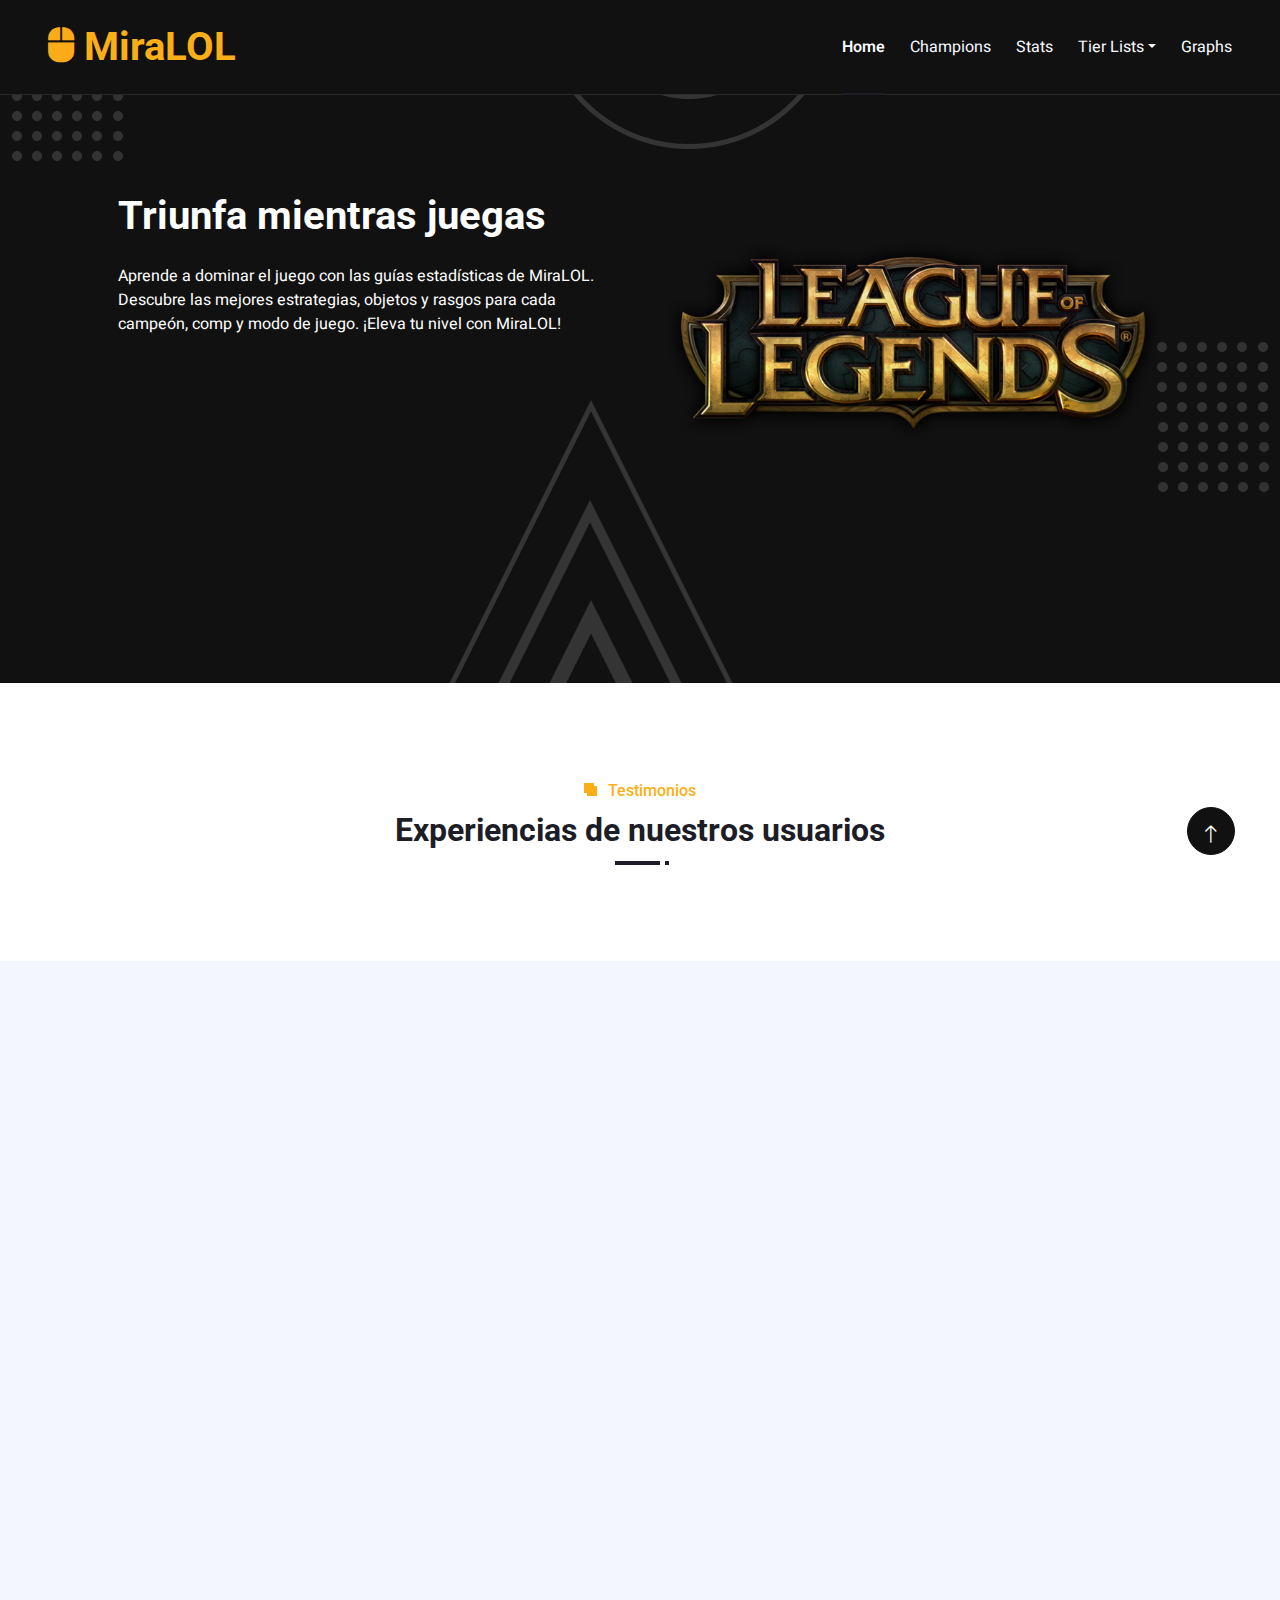
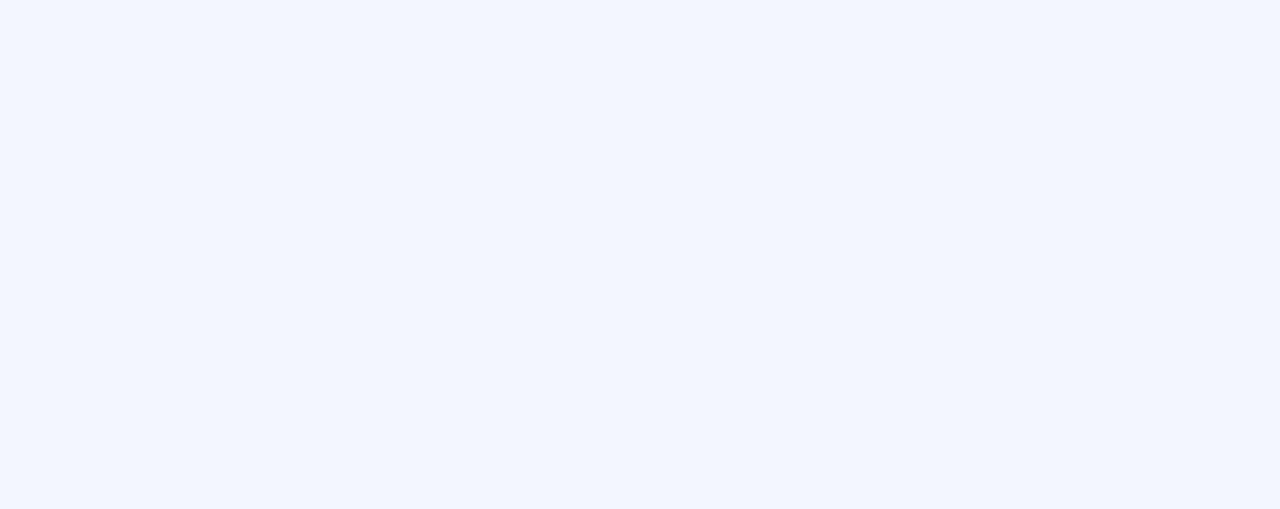
==== index.html @ bf2de88b "publish repository" ====
<!DOCTYPE html>
<html lang="en">

<head>
    <meta charset="utf-8">
    <title>MiraLOL - Home</title>
    <meta content="width=device-width, initial-scale=1.0" name="viewport">
    <meta content="Triunfa mientras juegas" name="keywords">
    <meta content="Triunfa mientras juegas" name="description">

    <!-- Favicon -->
    <link href="img/favicon.ico" rel="icon">

    <!-- Google Web Fonts -->
    <link rel="preconnect" href="https://fonts.googleapis.com">
    <link rel="preconnect" href="https://fonts.gstatic.com" crossorigin>
    <link href="https://fonts.googleapis.com/css2?family=Heebo:wght@400;500&family=Roboto:wght@400;500;700&display=swap" rel="stylesheet"> 

    <!-- Icon Font Stylesheet -->
    <link href="https://cdnjs.cloudflare.com/ajax/libs/font-awesome/6.4.0/css/all.min.css" rel="stylesheet">
    <link href="https://cdn.jsdelivr.net/npm/bootstrap-icons@1.4.1/font/bootstrap-icons.css" rel="stylesheet">

    <!-- Libraries Stylesheet -->
    <link href="lib/animate/animate.min.css" rel="stylesheet">
    <link href="lib/owlcarousel/assets/owl.carousel.min.css" rel="stylesheet">
    <link href="lib/lightbox/css/lightbox.min.css" rel="stylesheet">

    <!-- Customized Bootstrap Stylesheet -->
    <link href="css/bootstrap.min.css" rel="stylesheet">

    <!-- Template Stylesheet -->
    <link href="css/style.css" rel="stylesheet">
</head>

<body>
    <div class="container-xxl bg-white p-0">
        <!-- Spinner Start -->
        <div id="spinner" class="show bg-white position-fixed translate-middle w-100 vh-100 top-50 start-50 d-flex align-items-center justify-content-center">
            <div class="spinner-grow text-primary" style="width: 3rem; height: 3rem;" role="status">
                <span class="sr-only">Loading...</span>
            </div>
        </div>
        <!-- Spinner End -->


        <!-- Navbar & Hero Start -->
        <div class="container-xxl position-relative p-0">
            <nav class="navbar navbar-expand-lg navbar-light bg-black px-4 px-lg-5 py-3 py-lg-0">
                <a href="" class="navbar-brand p-0">
                    <h1 class="m-0"><i class="fa-solid fa-computer-mouse fa-sm" style="color: #fbab17;"></i> Mira<span>LOL</span></h1>
                    <!-- <img src="img/logo.png" alt="Logo"> -->
                </a>
                <button class="navbar-toggler" type="button" data-bs-toggle="collapse" data-bs-target="#navbarCollapse">
                    <span class="fa fa-bars"></span>
                </button>
                <div class="collapse navbar-collapse" id="navbarCollapse">
                    <div class="navbar-nav ms-auto py-0">
                        <a href="index.html" class="nav-item nav-link active">Home</a>
                        <a href="champions.html" class="nav-item nav-link">Champions</a>
                        <a href="stats.html" class="nav-item nav-link">Stats</a>
                        <div class="nav-item dropdown">
                            <a href="#" class="nav-link dropdown-toggle" data-bs-toggle="dropdown">Tier Lists</a>
                            <div class="dropdown-menu m-0">
                                <a href="lol_tier.html" class="dropdown-item">LoL</a>
                                <a href="adc_tier.html" class="dropdown-item">ADC</a>
                                <a href="jungle_tier.html" class="dropdown-item">Jungle</a>
                                <a href="mid_tier.html" class="dropdown-item">Mid</a>
                                <a href="support_tier.html" class="dropdown-item">Support</a>
                                <a href="top_tier.html" class="dropdown-item">Top</a>
                            </div>
                        </div>
                        <a href="graphs.html" class="nav-item nav-link">Graphs</a>
                    </div>
                </div>
            </nav>

            <div class="container-xxl py-5 bg-black hero-header mb-5">
                <div class="container my-5 py-5 px-lg-5">
                    <div class="row g-5 py-5">
                        <div class="col-lg-6 text-center text-lg-start">
                            <h1 class="text-white mb-4 animated zoomIn">Triunfa mientras juegas</h1>
                            <p class="text-white pb-3 animated zoomIn">Aprende a dominar el juego con las guías estadísticas de MiraLOL. Descubre las mejores estrategias, objetos y rasgos para cada campeón, comp y modo de juego. ¡Eleva tu nivel con MiraLOL!</p>
                        </div>
                        <div class="col-lg-6 text-center text-lg-start">
                            <img class="img-fluid" src="img/hero.png" alt="League of Legends">
                        </div>
                    </div>
                </div>
            </div>
        </div>
        <!-- Navbar & Hero End -->


        <!-- Full Screen Search Start -->
        <div class="modal fade" id="searchModal" tabindex="-1">
            <div class="modal-dialog modal-fullscreen">
                <div class="modal-content" style="background: rgba(29, 29, 39, 0.7);">
                    <div class="modal-header border-0">
                        <button type="button" class="btn bg-white btn-close" data-bs-dismiss="modal" aria-label="Close"></button>
                    </div>
                    <div class="modal-body d-flex align-items-center justify-content-center">
                        <div class="input-group" style="max-width: 600px;">
                            <input type="text" class="form-control bg-transparent border-light p-3" placeholder="Type search keyword">
                            <button class="btn btn-light px-4"><i class="bi bi-search"></i></button>
                        </div>
                    </div>
                </div>
            </div>
        </div>
        <!-- Full Screen Search End -->

                <!-- Portfolio Start -->
                <div class="container-xxl py-5">
                    <div class="container px-lg-5">
                        <div class="section-title position-relative text-center mb-5 pb-2 wow fadeInUp" data-wow-delay="0.1s">
                            <h6 class="position-relative d-inline text-primary ps-4">Testimonios</h6>
                            <h2 class="mt-2">Experiencias de nuestros usuarios</h2>
                        </div>
                        <div id="grid-container"></div>
                        </div>
                    </div>
                </div>
                <!-- Portfolio End -->

        <!-- Testimonial Start -->
        <div class="container-xxl bg-black testimonial py-5 my-5 wow fadeInUp" data-wow-delay="0.1s">
            <div class="container py-5 px-lg-5">
                <div class="owl-carousel testimonial-carousel">
                    <div class="testimonial-item bg-transparent border rounded text-white p-4">
                        <i class="fa fa-quote-left fa-2x mb-3"></i>
                        <p>Cada domingo a las doce saldré a la ventana
                            Para esperarte como antes después de la misa
                            Y en la esquina solitaria voy a ver a mi alma
                            Que espera tus pasos, buscando mis brazos y sin tu sonrisa</p>
                        <div class="d-flex align-items-center">
                            <img class="img-fluid flex-shrink-0 rounded-circle" src="img/testimonial-1.jpg" style="width: 50px; height: 50px;">
                            <div class="ps-3">
                                <h6 class="text-white mb-1">Camilla Navinta</h6>
                                <small>Pro Player</small>
                            </div>
                        </div>
                    </div>
                    <div class="testimonial-item bg-transparent border rounded text-white p-4">
                        <i class="fa fa-quote-left fa-2x mb-3"></i>
                        <p>MMMMMMMMMMM AHHHHHHHHHHHHHHHHHHH MMMMMMMMMMMMMMMMMM MMMMMMMMMMM AHHHHHHHHHHHHHHHHHHH MMMMMMMMMMMMMMMMMM</p>
                        <div class="d-flex align-items-center">
                            <img class="img-fluid flex-shrink-0 rounded-circle" src="img/testimonial-2.jpg" style="width: 50px; height: 50px;">
                            <div class="ps-3">
                                <h6 class="text-white mb-1">Joaquin Rivera</h6>
                                <small>Streamer e Influencer</small>
                            </div>
                        </div>
                    </div>
                    <div class="testimonial-item bg-transparent border rounded text-white p-4">
                        <i class="fa fa-quote-left fa-2x mb-3"></i>
                        <p>It all just sounds like ooh, ooh, ooh, hoo
                            Mm, too young, too dumb to realize
                            That I should have bought you flowers
                            And held your hand
                            Should have gave you all my hours
                            When I had the chance
                            Take you to every party 'cause all you wanted to do was dance
                            Now my baby's dancing
                            But she's dancing with another man.</p>
                        <div class="d-flex align-items-center">
                            <img class="img-fluid flex-shrink-0 rounded-circle" src="img/testimonial-3.jpg" style="width: 50px; height: 50px;">
                            <div class="ps-3">
                                <h6 class="text-white mb-1">Conrado Moreno</h6>
                                <small>Jugador Casual</small>
                            </div>
                        </div>
                    </div>
                    <div class="testimonial-item bg-transparent border rounded text-white p-4">
                        <i class="fa fa-quote-left fa-2x mb-3"></i>
                        <p>Padre nuestro que estás en el cielo, santificado sea tu nombre; venga a nosotros tu reino; hágase tu voluntad, en la tierra como en el cielo. Danos hoy nuestro pan de cada día; perdona nuestras ofensas como también nosotros perdonamos a los que nos ofenden; no nos dejes caer en la tentación, y líbranos del mal. Amén.</p>
                        <div class="d-flex align-items-center">
                            <img class="img-fluid flex-shrink-0 rounded-circle" src="img/testimonial-4.jpg" style="width: 50px; height: 50px;">
                            <div class="ps-3">
                                <h6 class="text-white mb-1">Delia Vásquez</h6>
                                <small>Dios Es Primero</small>
                            </div>
                        </div>
                    </div>
                </div>
            </div>
        </div>
        <!-- Testimonial End -->
        
        <!-- Footer Start -->
        <div class="container-fluid bg-black text-light footer mt-5 pt-5 wow fadeIn" data-wow-delay="0.1s">
            <div class="container py-5 px-lg-5">
                <div class="row g-5">
                    <div class="col-md-6 col-lg-3">
                        <h5 class="text-white mb-4">Contáctanos</h5>
                        <p><i class="fa fa-map-marker-alt me-3"></i>Prolongación Primavera 2390, Monterrico, Santiago de Surco</p>
                        <p><i class="fa fa-phone-alt me-3"></i>(01) 630-3333</p>
                        <p><i class="fa fa-envelope me-3"></i>contacto@miralol.com</p>
                        <div class="d-flex pt-2">
                            <a class="btn btn-outline-light btn-social" href="https://twitter.com/UPCedu" target="_blank"><i class="fab fa-twitter"></i></a>
                            <a class="btn btn-outline-light btn-social" href="https://www.facebook.com/upcedu" target="_blank"><i class="fab fa-facebook-f"></i></a>
                            <a class="btn btn-outline-light btn-social" href="https://www.youtube.com/@UPCedupe" target="_blank"><i class="fab fa-youtube"></i></a>
                            <a class="btn btn-outline-light btn-social" href="https://www.instagram.com/upcedu/" target="_blank"><i class="fab fa-instagram"></i></a>
                            <a class="btn btn-outline-light btn-social" href="https://www.linkedin.com/school/universidad-peruana-de-ciencias-aplicadas/" target="_blank"><i class="fab fa-linkedin-in"></i></a>
                        </div>
                    </div>
                    <div class="col-md-6 col-lg-3">
                        <h5 class="text-white mb-4">Acceso Rápido</h5>
                        <a class="btn btn-link" href="champions.html">Champions</a>
                        <a class="btn btn-link" href="stats.html">Stats</a>
                        <a class="btn btn-link" href="lol_tier.html">Tier Lists</a>
                        <a class="btn btn-link" href="graphs.html">Graphs</a>
                    </div>
                    <div class="col-md-6 col-lg-3">
                        <h5 class="text-white mb-4">Boletín de noticias</h5>
                        <p>Consigue las últimas actualizaciones de tus campeones favoritos</p>
                        <div class="position-relative w-100 mt-3">
                            <input class="form-control border-0 rounded-pill w-100 ps-4 pe-5" type="text" placeholder="Su e-mail" style="height: 48px;">
                            <button type="button" class="btn shadow-none position-absolute top-0 end-0 mt-1 me-2"><i class="fa fa-paper-plane text-primary fs-4"></i></button>
                        </div>
                    </div>
                </div>
            </div>
            <div class="container px-lg-5">
                <div class="copyright">
                    <div class="row">
                        <div class="col-md-6 text-center text-md-start mb-3 mb-md-0">
                            &copy; <a class="border-bottom" href="#">MiraLOL</a> 2023, Todos Los Derechos Reservados. 
							
							<!--/*** This template is free as long as you keep the footer author’s credit link/attribution link/backlink. If you'd like to use the template without the footer author’s credit link/attribution link/backlink, you can purchase the Credit Removal License from "https://htmlcodex.com/credit-removal". Thank you for your support. ***/-->
							Diseño por <a class="border-bottom" href="https://htmlcodex.com">HTML Codex</a>
                        </div>
                    </div>
                </div>
            </div>
        </div>
        <!-- Footer End -->


        <!-- Back to Top -->
        <a href="#" class="btn btn-lg btn-primary btn-lg-square back-to-top pt-2"><i class="bi bi-arrow-up"></i></a>
    </div>

    <!-- JavaScript Libraries -->
    <script src="https://code.jquery.com/jquery-3.6.0.min.js"></script>
    <script src="https://cdn.jsdelivr.net/npm/bootstrap@5.0.0/dist/js/bootstrap.bundle.min.js"></script>
    <script src="lib/wow/wow.min.js"></script>
    <script src="lib/easing/easing.min.js"></script>
    <script src="lib/waypoints/waypoints.min.js"></script>
    <script src="lib/owlcarousel/owl.carousel.min.js"></script>
    <script src="lib/isotope/isotope.pkgd.min.js"></script>
    <script src="lib/lightbox/js/lightbox.min.js"></script>

    <!-- Template Javascript -->
    <script src="js/main.js"></script>
</body>

</html>
---- css/style.css ----
/********** Template CSS **********/
:root {
    --primary: #FBAF17;
    --secondary: #ffd480;
    --light: #F7FAFF;
    --dark: #1D1D27;
    --bold: #1D1D27;
}

.gold-cell {
    background-color: darkgoldenrod;
    border: 1px solid black;
    text-align: center;
  }

  .score {
    font-weight: bold;
    color: white;
  }

  .name {
    color: white;
  }

  .invisible-header {
    display: none;
  }

  .image-with-padding {
    padding: 2px;
  }

.champion {
    display: inline-block;
    text-align: center;
    margin: 10px;
  }

  .champion img {
    width: 100px;
    height: 100px;
    cursor: pointer; /* Add cursor style to indicate clickable */
    transition: transform 0.3s; /* Add transition effect for hover */
  }

  .champion img:hover {
    transform: scale(1.1); /* Increase image size on hover */
  }
  
  table {
    border-collapse: collapse;
    margin: 10% auto;
    width: 100%;
    max-width: 800px; /* Ajusta el ancho máximo según tus necesidades */
  }
  
  .white-text {
    color: white;
  }
  th {
    background-color: black;
    color: white;
  }
  tr:nth-child(even) {
    background-color: darkgrey;
  }
  tr:nth-child(odd) {
    background-color: grey;
  } 

.chartMenu {
    width: 68.75vw;
    height: 40px;
    background: #1A1A1A;
    color: rgb(255, 255, 255);
  }
  .chartMenu p {
    padding: 10px;
    font-size: 20px;
  }
  .chartCard {
    width: 68.75vw;
    height: calc(100vh - 40px);
    background: rgb(255, 255, 255);
    display: flex;
    align-items: center;
    justify-content: center;
  }
  .chartBox {
    width: 75rem; /* Aumentamos el ancho del gráfico */
    padding: 20px;
    border-radius: 20px;
    border: solid 3px #FBAF17;
    background: white;
  }

/*** Spinner ***/
#spinner {
    opacity: 0;
    visibility: hidden;
    transition: opacity .5s ease-out, visibility 0s linear .5s;
    z-index: 99999;
}

#spinner.show {
    transition: opacity .5s ease-out, visibility 0s linear 0s;
    visibility: visible;
    opacity: 1;
}

.back-to-top {
    position: fixed;
    display: none;
    right: 45px;
    bottom: 45px;
    z-index: 99;
}


/*** Heading ***/
h1,
h2,
h3,
.fw-bold {
    font-weight: 700 !important;
}

h4,
h5,
h6,
.fw-medium {
    font-weight: 500 !important;
}


/*** Button ***/
.btn {
    font-weight: 500;
    transition: .5s;
}

.btn-square {
    width: 38px;
    height: 38px;
}

.btn-sm-square {
    width: 32px;
    height: 32px;
}

.btn-lg-square {
    width: 48px;
    height: 48px;
}

.btn-square,
.btn-sm-square,
.btn-lg-square {
    padding: 0;
    display: flex;
    align-items: center;
    justify-content: center;
    font-weight: normal;
    border-radius: 50px;
}


/*** Navbar ***/
.navbar-light .navbar-nav .nav-link {
    position: relative;
    margin-left: 25px;
    padding: 35px 0;
    color: var(--light) !important;
    outline: none;
    transition: .5s;
}

.sticky-top.navbar-light .navbar-nav .nav-link {
    padding: 20px 0;
    color: var(--light) !important;
    font-weight: 500;
}

.navbar-light .navbar-nav .nav-link:hover{
    color: #fff !important;
    font-weight: 500;
}
.navbar-light .navbar-nav .nav-link.active {
    color: #fff !important;
    font-weight: 600;
}

.navbar-light .navbar-brand h1 {
    color: #FBAF17;}

.navbar-light .navbar-brand img {
    max-height: 60px;
    transition: .5s;
}

.sticky-top.navbar-light .navbar-brand img {
    max-height: 45px;
}

@media (max-width: 991.98px) {

    .sticky-top.navbar-light {
        position: relative;
        background: #fff;
    }

    .navbar-light .navbar-collapse {
        margin-top: 15px;
        border-top: 1px solid #000;
    }

    .navbar-light .navbar-nav .nav-link,
    .sticky-top.navbar-light .navbar-nav .nav-link {
        padding: 10px 0;
        margin-left: 0;
        color: var(--light) !important;
    }

    .navbar-light .navbar-brand h1 {
        color: var(--primary);
    }

    .navbar-light .navbar-brand img {
        max-height: 45px;
    }
}

@media (min-width: 992px) {
    .navbar-light {
        position: absolute;
        width: 100%;
        top: 0;
        left: 0;
        border-bottom: 1px solid rgba(256, 256, 256, .1);
        z-index: 999;
        
    }
    
    .sticky-top.navbar-light {
        position: fixed;
        background: #000000;
    }

    .navbar-light .navbar-nav .nav-link::before {
        position: absolute;
        content: "";
        width: 0;
        height: 2px;
        bottom: -1px;
        left: 50%;
        background: var(--dark);
        transition: .5s;
    }

    .navbar-light .navbar-nav .nav-link:hover::before,
    .navbar-light .navbar-nav .nav-link.active::before {
        width: 100%;
        left: 0;
    }

    .navbar-light .navbar-nav .nav-link.nav-contact::before {
        display: none;
    }

    .sticky-top.navbar-light .navbar-brand h1 {
        color: var(--primary);
    }
}


/*** Hero Header ***/
.hero-header {
    background:
        url(../img/bg-dot.png),
        url(../img/bg-dot.png),
        url(../img/bg-round.png),
        url(../img/bg-tree.png);
        /* url(../img/bg-bottom-hero.png); */
    background-position:
        10px 10px,
        bottom 190px right 10px,
        left 55% top -1px,
        left 45% bottom -1px,
        center bottom -1px;
    background-repeat: no-repeat;
}


/*** Section Title ***/
.section-title::before {
    position: absolute;
    content: "";
    width: 45px;
    height: 4px;
    bottom: 0;
    left: 0;
    background: var(--dark);
}

.section-title::after {
    position: absolute;
    content: "";
    width: 4px;
    height: 4px;
    bottom: 0;
    left: 50px;
    background: var(--dark);
}

.section-title.text-center::before {
    left: 50%;
    margin-left: -25px;
}

.section-title.text-center::after {
    left: 50%;
    margin-left: 25px;
}

.section-title h6::before,
.section-title h6::after {
    position: absolute;
    content: "";
    width: 10px;
    height: 10px;
    top: 2px;
    left: 0;
    background: #FBAF17;
}

.section-title h6::after {
    top: 5px;
    left: 3px;
}


/*** Service ***/
.service-item {
    position: relative;
    height: 350px;
    padding: 30px 25px;
    background: #FFFFFF;
    box-shadow: 0 0 45px rgba(0, 0, 0, .08);
    transition: .5s;
}

.service-item:hover {
    background: var(--primary);
}

.service-item .service-icon {
    margin: 0 auto 20px auto;
    width: 90px;
    height: 90px;
    display: flex;
    align-items: center;
    justify-content: center;
    color: var(--light);
    background: url(../img/icon-shape-primary.png) center center no-repeat;
    transition: .5s;
}

.service-item:hover .service-icon {
    color: var(--primary);
    background: url(../img/icon-shape-white.png);
}

.service-item h5,
.service-item p {
    transition: .5s;
}

.service-item:hover h5,
.service-item:hover p {
    color: var(--light);
}

.service-item a.btn {
    position: relative;
    display: flex;
    color: var(--primary);
    transition: .5s;
    z-index: 1;
}

.service-item:hover a.btn {
    color: var(--primary);
}

.service-item a.btn::before {
    position: absolute;
    content: "";
    width: 35px;
    height: 35px;
    top: 0;
    left: 0;
    border-radius: 35px;
    background: #DDDDDD;
    transition: .5s;
    z-index: -1;
}

.service-item:hover a.btn::before {
    width: 100%;
    background: var(--light);
}


/*** Testimonial ***/
.newsletter,
.testimonial {
    background:
        url(../img/bg-top.png),
        url(../img/bg-bottom.png);
    background-position:
        left top,
        right bottom;
    background-repeat: no-repeat;
}

.testimonial-carousel .owl-item .testimonial-item,
.testimonial-carousel .owl-item.center .testimonial-item * {
    transition: .5s;
}

.testimonial-carousel .owl-item.center .testimonial-item {
    background: var(--light) !important;
    border-color: var(--light);
}

.testimonial-carousel .owl-item.center .testimonial-item * {
    color: #888888;
}

.testimonial-carousel .owl-item.center .testimonial-item i {
    color: var(--primary) !important;
}

.testimonial-carousel .owl-item.center .testimonial-item h6 {
    color: var(--dark) !important;
}


/*** Team ***/
.team-item {
    position: relative;
    transition: .5s;
    z-index: 1;
}

.team-item::after {
    position: absolute;
    content: "";
    top: 3rem;
    right: 3rem;
    bottom: 0;
    left: 0;
    border-radius: 10px;
    background: #FFFFFF;
    box-shadow: 0 0 45px rgba(0, 0, 0, .1);
    transition: .5s;
    z-index: -1;
}

.team-item:hover::after {
    background: var(--primary);
}

.team-item h5,
.team-item small {
    transition: .5s;
}

.team-item:hover h5,
.team-item:hover small {
    color: var(--light);
}


/*** Project Portfolio ***/
#portfolio-flters .btn {
    position: relative;
    display: inline-block;
    margin: 10px 4px 0 4px;
    transition: .5s;
}

#portfolio-flters .btn::after {
    position: absolute;
    content: "";
    right: -1px;
    bottom: -1px;
    border-left: 20px solid transparent;
    border-right: 0 solid transparent;
    border-bottom: 50px solid #FFFFFF;
}

#portfolio-flters .btn:hover,
#portfolio-flters .btn.active {
    color: var(--light);
    background: var(--primary);
}

.portfolio-overlay {
    position: absolute;
    display: flex;
    flex-direction: column;
    justify-content: center;
    width: 100%;
    height: 100%;
    padding: 30px;
    top: 0;
    left: 0;
    background: var(--primary);
    transition: .5s;
    z-index: 1;
    opacity: 0;
}

.portfolio-item:hover .portfolio-overlay {
    opacity: 1;
}

.portfolio-item .btn {
    position: absolute;
    width: 90px;
    height: 90px;
    top: 0px;
    right: 0px;
    display: flex;
    align-items: center;
    justify-content: center;
    background: url(../img/icon-shape-white.png) center center no-repeat;
    border: none;
    transition: .5s;
    opacity: 0;
    z-index: 2;
}

.portfolio-item:hover .btn {
    opacity: 1;
    transition-delay: .15s;
}


/*** Footer ***/
.footer {
    background: url(../img/footer.png) center center no-repeat;
    background-size: contain;
}

.footer .btn.btn-social {
    margin-right: 5px;
    width: 40px;
    height: 40px;
    display: flex;
    align-items: center;
    justify-content: center;
    color: var(--light);
    border: 1px solid rgba(256, 256, 256, .1);
    border-radius: 40px;
    transition: .3s;
}

.footer .btn.btn-social:hover {
    color: var(--primary);
}

.footer .btn.btn-link {
    display: block;
    margin-bottom: 10px;
    padding: 0;
    text-align: left;
    color: var(--light);
    font-weight: normal;
    transition: .3s;
}

.footer .btn.btn-link::before {
    position: relative;
    content: "\f105";
    font-family: "Font Awesome 5 Free";
    font-weight: 900;
    margin-right: 10px;
}

.footer .btn.btn-link:hover {
    letter-spacing: 1px;
    box-shadow: none;
}

.footer .copyright {
    padding: 25px 0;
    font-size: 14px;
    border-top: 1px solid rgba(256, 256, 256, .1);
}

.footer .copyright a {
    color: var(--light);
}

.footer .footer-menu a {
    margin-right: 15px;
    padding-right: 15px;
    border-right: 1px solid rgba(255, 255, 255, .1);
}

.footer .footer-menu a:last-child {
    margin-right: 0;
    padding-right: 0;
    border-right: none;
}
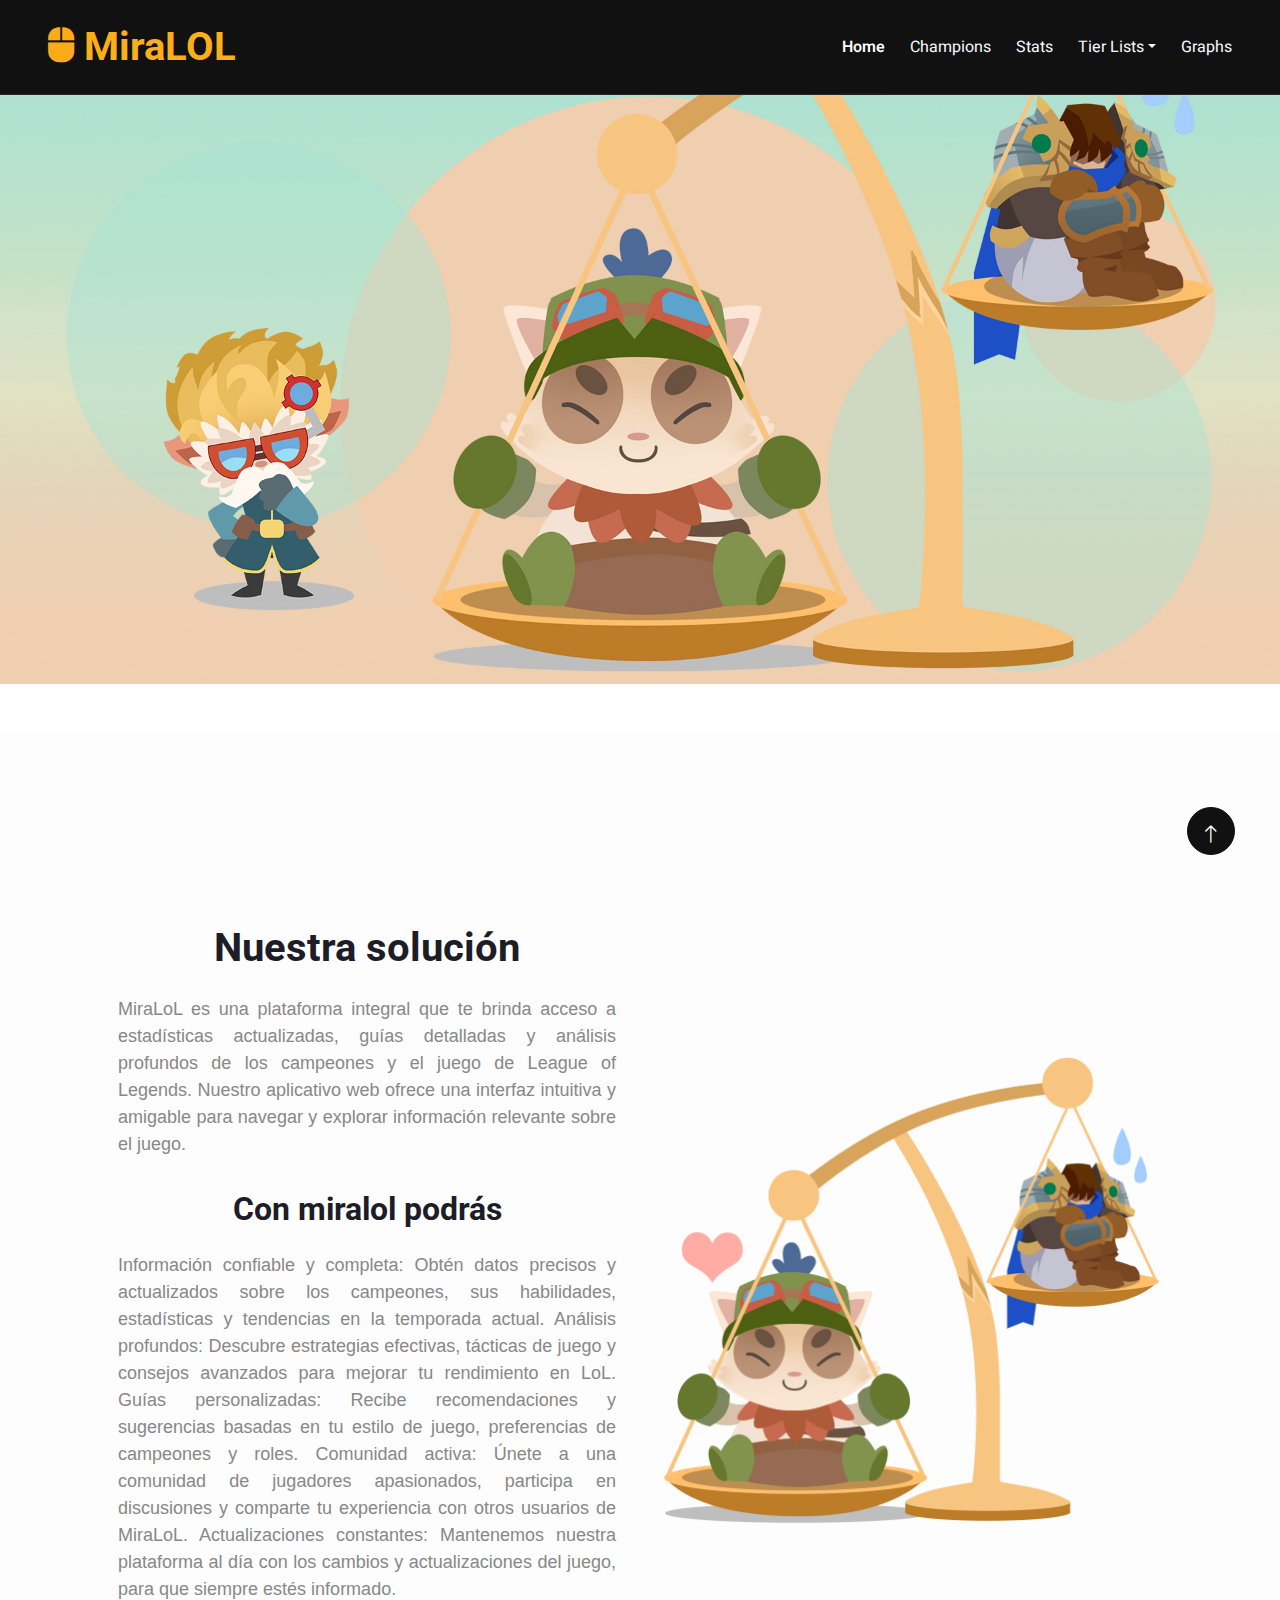
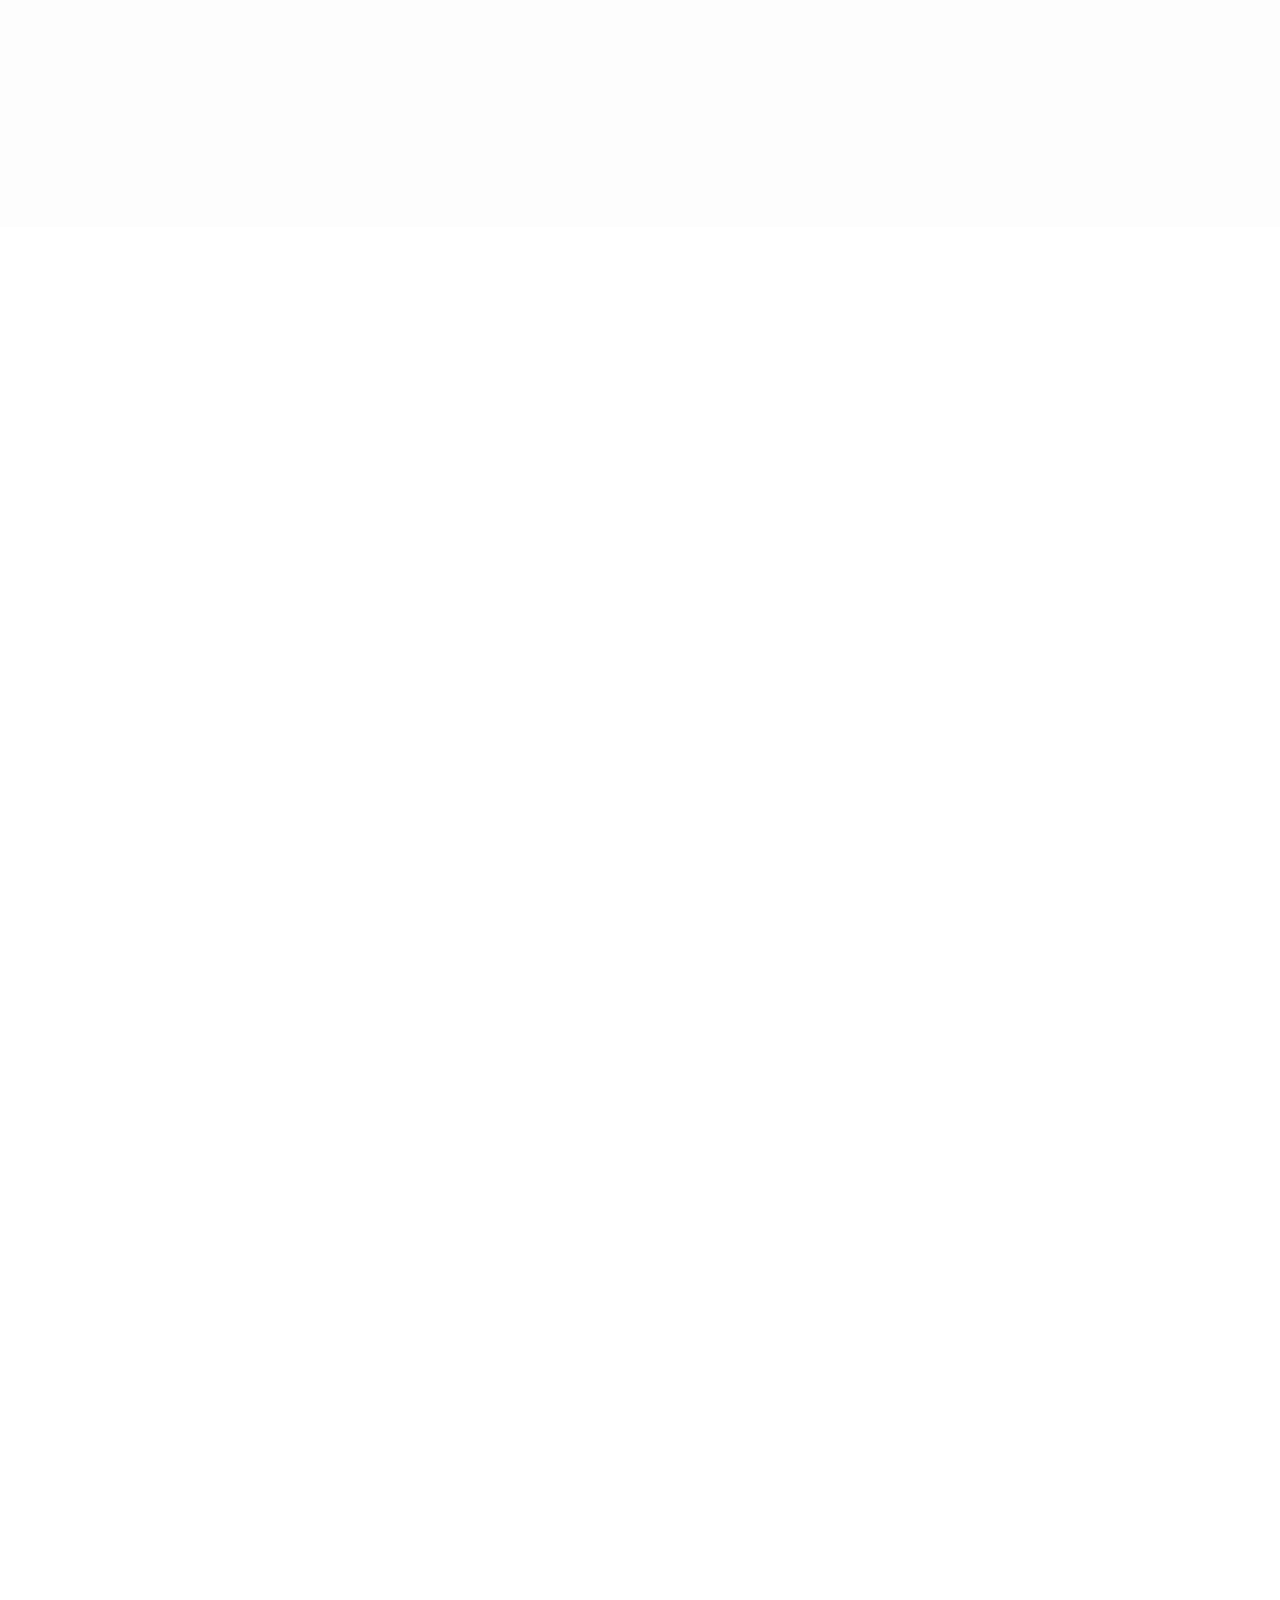
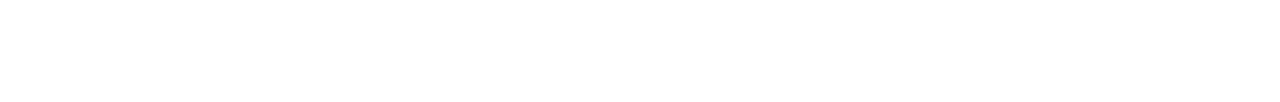
==== commit a42d81c8: "update index" ====
--- a/index.html
+++ b/index.html
@@ -30,6 +30,7 @@
 
     <!-- Template Stylesheet -->
     <link href="css/style.css" rel="stylesheet">
+
 </head>
 
 <body>
@@ -74,40 +75,42 @@
                 </div>
             </nav>
 
-            <div class="container-xxl py-5 bg-black hero-header mb-5">
+            <div class="container-xxl py-5 bg-black hero-cool-header mb-5">
                 <div class="container my-5 py-5 px-lg-5">
                     <div class="row g-5 py-5">
-                        <div class="col-lg-6 text-center text-lg-start">
-                            <h1 class="text-white mb-4 animated zoomIn">Triunfa mientras juegas</h1>
-                            <p class="text-white pb-3 animated zoomIn">Aprende a dominar el juego con las guías estadísticas de MiraLOL. Descubre las mejores estrategias, objetos y rasgos para cada campeón, comp y modo de juego. ¡Eleva tu nivel con MiraLOL!</p>
-                        </div>
-                        <div class="col-lg-6 text-center text-lg-start">
-                            <img class="img-fluid" src="img/hero.png" alt="League of Legends">
-                        </div>
-                    </div>
-                </div>
-            </div>
-        </div>
-        <!-- Navbar & Hero End -->
-
-
-        <!-- Full Screen Search Start -->
-        <div class="modal fade" id="searchModal" tabindex="-1">
-            <div class="modal-dialog modal-fullscreen">
-                <div class="modal-content" style="background: rgba(29, 29, 39, 0.7);">
-                    <div class="modal-header border-0">
-                        <button type="button" class="btn bg-white btn-close" data-bs-dismiss="modal" aria-label="Close"></button>
-                    </div>
-                    <div class="modal-body d-flex align-items-center justify-content-center">
-                        <div class="input-group" style="max-width: 600px;">
-                            <input type="text" class="form-control bg-transparent border-light p-3" placeholder="Type search keyword">
-                            <button class="btn btn-light px-4"><i class="bi bi-search"></i></button>
-                        </div>
-                    </div>
-                </div>
-            </div>
-        </div>
+                        <div class="altura-fija"></div>
+                    </div>
+                </div>
+            </div>
+
+          
+            
+            <div class="container-xxl py-5 bg-black hero-header-2 mb-5">
+                <div class="container my-5 py-5 px-lg-5">
+                    <div class="row g-5 py-5">
+                        <div class="col-lg-6 text-center text-lg-start d-flex flex-column align-items-center justify-content-center">
+                            <h1 class="text-black mb-4 animated zoomIn">Nuestra solución</h1>
+                            <p class="text-black pb-3 animated zoomIn" style="font-size: 18px; font-family: Helvetica, Arial, sans-serif; ; text-align: justify;">MiraLoL es una plataforma integral que te brinda acceso a estadísticas actualizadas, guías detalladas y análisis profundos de los campeones y el juego de League of Legends. Nuestro aplicativo web ofrece una interfaz intuitiva y amigable para navegar y explorar información relevante sobre el juego.</p>
+                            <h2 class="text-black mb-4 animated zoomIn">Con miralol podrás</h2>
+                            <p class="text-black pb-3 animated zoomIn" style="font-size: 18px; font-family: Helvetica, Arial, sans-serif; ; text-align: justify;">Información confiable y completa: Obtén datos precisos y actualizados sobre los campeones, sus habilidades, estadísticas y tendencias en la temporada actual.
+                                Análisis profundos: Descubre estrategias efectivas, tácticas de juego y consejos avanzados para mejorar tu rendimiento en LoL.
+                                Guías personalizadas: Recibe recomendaciones y sugerencias basadas en tu estilo de juego, preferencias de campeones y roles.
+                                Comunidad activa: Únete a una comunidad de jugadores apasionados, participa en discusiones y comparte tu experiencia con otros usuarios de MiraLoL.
+                                Actualizaciones constantes: Mantenemos nuestra plataforma al día con los cambios y actualizaciones del juego, para que siempre estés informado.</p>
+                        </div>
+                        <div class="col-lg-6 text-center text-lg-start d-flex flex-column align-items-center justify-content-center">
+                            <img class="img-fluid smaller-image" src="img/poros.png" alt="League of Legends">
+                        </div>
+                        
+                    </div>
+                </div>
+            </div>
+
+            
+            
+            
         <!-- Full Screen Search End -->
+
 
                 <!-- Portfolio Start -->
                 <div class="container-xxl py-5">
@@ -122,61 +125,52 @@
                 </div>
                 <!-- Portfolio End -->
 
+                
+
         <!-- Testimonial Start -->
         <div class="container-xxl bg-black testimonial py-5 my-5 wow fadeInUp" data-wow-delay="0.1s">
             <div class="container py-5 px-lg-5">
                 <div class="owl-carousel testimonial-carousel">
                     <div class="testimonial-item bg-transparent border rounded text-white p-4">
                         <i class="fa fa-quote-left fa-2x mb-3"></i>
-                        <p>Cada domingo a las doce saldré a la ventana
-                            Para esperarte como antes después de la misa
-                            Y en la esquina solitaria voy a ver a mi alma
-                            Que espera tus pasos, buscando mis brazos y sin tu sonrisa</p>
+                        <p>"Gracias a MiraLoL, ahora puedo entender mejor el juego y tomar decisiones estratégicas en cada partida. Las guías y estadísticas me han ayudado a mejorar mi desempeño y divertirme aún más en League of Legends. ¡Recomendado!"</p>
                         <div class="d-flex align-items-center">
                             <img class="img-fluid flex-shrink-0 rounded-circle" src="img/testimonial-1.jpg" style="width: 50px; height: 50px;">
                             <div class="ps-3">
-                                <h6 class="text-white mb-1">Camilla Navinta</h6>
+                                <h6 class="text-white mb-1">Conrado Moreno @hous3master</h6>
                                 <small>Pro Player</small>
                             </div>
                         </div>
                     </div>
                     <div class="testimonial-item bg-transparent border rounded text-white p-4">
                         <i class="fa fa-quote-left fa-2x mb-3"></i>
-                        <p>MMMMMMMMMMM AHHHHHHHHHHHHHHHHHHH MMMMMMMMMMMMMMMMMM MMMMMMMMMMM AHHHHHHHHHHHHHHHHHHH MMMMMMMMMMMMMMMMMM</p>
+                        <p>"MiraLoL ha sido una herramienta invaluable para mi carrera como jugador profesional de LoL. Con su análisis profundo y estadísticas precisas, he logrado optimizar mis tácticas y aumentar mi rendimiento en cada torneo. ¡No puedo imaginar mi vida en el competitivo sin esta increíble plataforma!"</p>
                         <div class="d-flex align-items-center">
                             <img class="img-fluid flex-shrink-0 rounded-circle" src="img/testimonial-2.jpg" style="width: 50px; height: 50px;">
                             <div class="ps-3">
-                                <h6 class="text-white mb-1">Joaquin Rivera</h6>
+                                <h6 class="text-white mb-1">Joaquin Rivera @ubuntuman</h6>
                                 <small>Streamer e Influencer</small>
                             </div>
                         </div>
                     </div>
                     <div class="testimonial-item bg-transparent border rounded text-white p-4">
                         <i class="fa fa-quote-left fa-2x mb-3"></i>
-                        <p>It all just sounds like ooh, ooh, ooh, hoo
-                            Mm, too young, too dumb to realize
-                            That I should have bought you flowers
-                            And held your hand
-                            Should have gave you all my hours
-                            When I had the chance
-                            Take you to every party 'cause all you wanted to do was dance
-                            Now my baby's dancing
-                            But she's dancing with another man.</p>
+                        <p>"MiraLoL ha sido mi compañero fiel en mis transmisiones en vivo. Gracias a su información actualizada y gráficos interactivos, puedo proporcionar a mi audiencia datos valiosos y análisis detallados de los campeones y partidas. Mis seguidores aprecian el contenido de calidad que MiraLoL me permite ofrecer"</p>
                         <div class="d-flex align-items-center">
                             <img class="img-fluid flex-shrink-0 rounded-circle" src="img/testimonial-3.jpg" style="width: 50px; height: 50px;">
                             <div class="ps-3">
-                                <h6 class="text-white mb-1">Conrado Moreno</h6>
+                                <h6 class="text-white mb-1">Enrique Paredes @enrique_pro777</h6>
                                 <small>Jugador Casual</small>
                             </div>
                         </div>
                     </div>
                     <div class="testimonial-item bg-transparent border rounded text-white p-4">
                         <i class="fa fa-quote-left fa-2x mb-3"></i>
-                        <p>Padre nuestro que estás en el cielo, santificado sea tu nombre; venga a nosotros tu reino; hágase tu voluntad, en la tierra como en el cielo. Danos hoy nuestro pan de cada día; perdona nuestras ofensas como también nosotros perdonamos a los que nos ofenden; no nos dejes caer en la tentación, y líbranos del mal. Amén.</p>
+                        <p>"Como entrenador, MiraLoL es mi recurso de confianza para obtener información crucial sobre los campeones y estrategias en LoL. Su plataforma intuitiva y contenido especializado me permite preparar a mis jugadores de manera efectiva y mantenernos a la vanguardia en el competitivo. ¡MiraLoL es una herramienta imprescindible para cualquier entrenador serio!"</p>
                         <div class="d-flex align-items-center">
                             <img class="img-fluid flex-shrink-0 rounded-circle" src="img/testimonial-4.jpg" style="width: 50px; height: 50px;">
                             <div class="ps-3">
-                                <h6 class="text-white mb-1">Delia Vásquez</h6>
+                                <h6 class="text-white mb-1">Aldo Bartra @elrobotdeplaton</h6>
                                 <small>Dios Es Primero</small>
                             </div>
                         </div>
@@ -227,7 +221,7 @@
                             &copy; <a class="border-bottom" href="#">MiraLOL</a> 2023, Todos Los Derechos Reservados. 
 							
 							<!--/*** This template is free as long as you keep the footer author’s credit link/attribution link/backlink. If you'd like to use the template without the footer author’s credit link/attribution link/backlink, you can purchase the Credit Removal License from "https://htmlcodex.com/credit-removal". Thank you for your support. ***/-->
-							Diseño por <a class="border-bottom" href="https://htmlcodex.com">HTML Codex</a>
+							Diseño por <a class="border-bottom" href="https://github.com/hous3master/loliglio/">Conrado Moreno</a>
                         </div>
                     </div>
                 </div>
--- a/css/style.css
+++ b/css/style.css
@@ -67,6 +67,9 @@
   tr:nth-child(odd) {
     background-color: grey;
   } 
+  .black-text {
+    color: black;
+  }
 
 .chartMenu {
     width: 68.75vw;
@@ -273,22 +276,29 @@
     }
 }
 
-
+.altura-fija {
+    height: 300px;
+}
 /*** Hero Header ***/
+.hero-cool-header {
+    background: url(../img/teemo.jpg);
+    background-repeat: no-repeat;
+    background-size: cover;
+    background-position: center;
+}
+
 .hero-header {
-    background:
-        url(../img/bg-dot.png),
-        url(../img/bg-dot.png),
-        url(../img/bg-round.png),
-        url(../img/bg-tree.png);
-        /* url(../img/bg-bottom-hero.png); */
-    background-position:
-        10px 10px,
-        bottom 190px right 10px,
-        left 55% top -1px,
-        left 45% bottom -1px,
-        center bottom -1px;
+    background: url(../img/white.png);
     background-repeat: no-repeat;
+    background-size: cover;
+    background-position: center;
+}
+
+.hero-header-2 {
+    background: url(../img/white.png);
+    background-repeat: no-repeat;
+    background-size: cover;
+    background-position: center;
 }
 
 
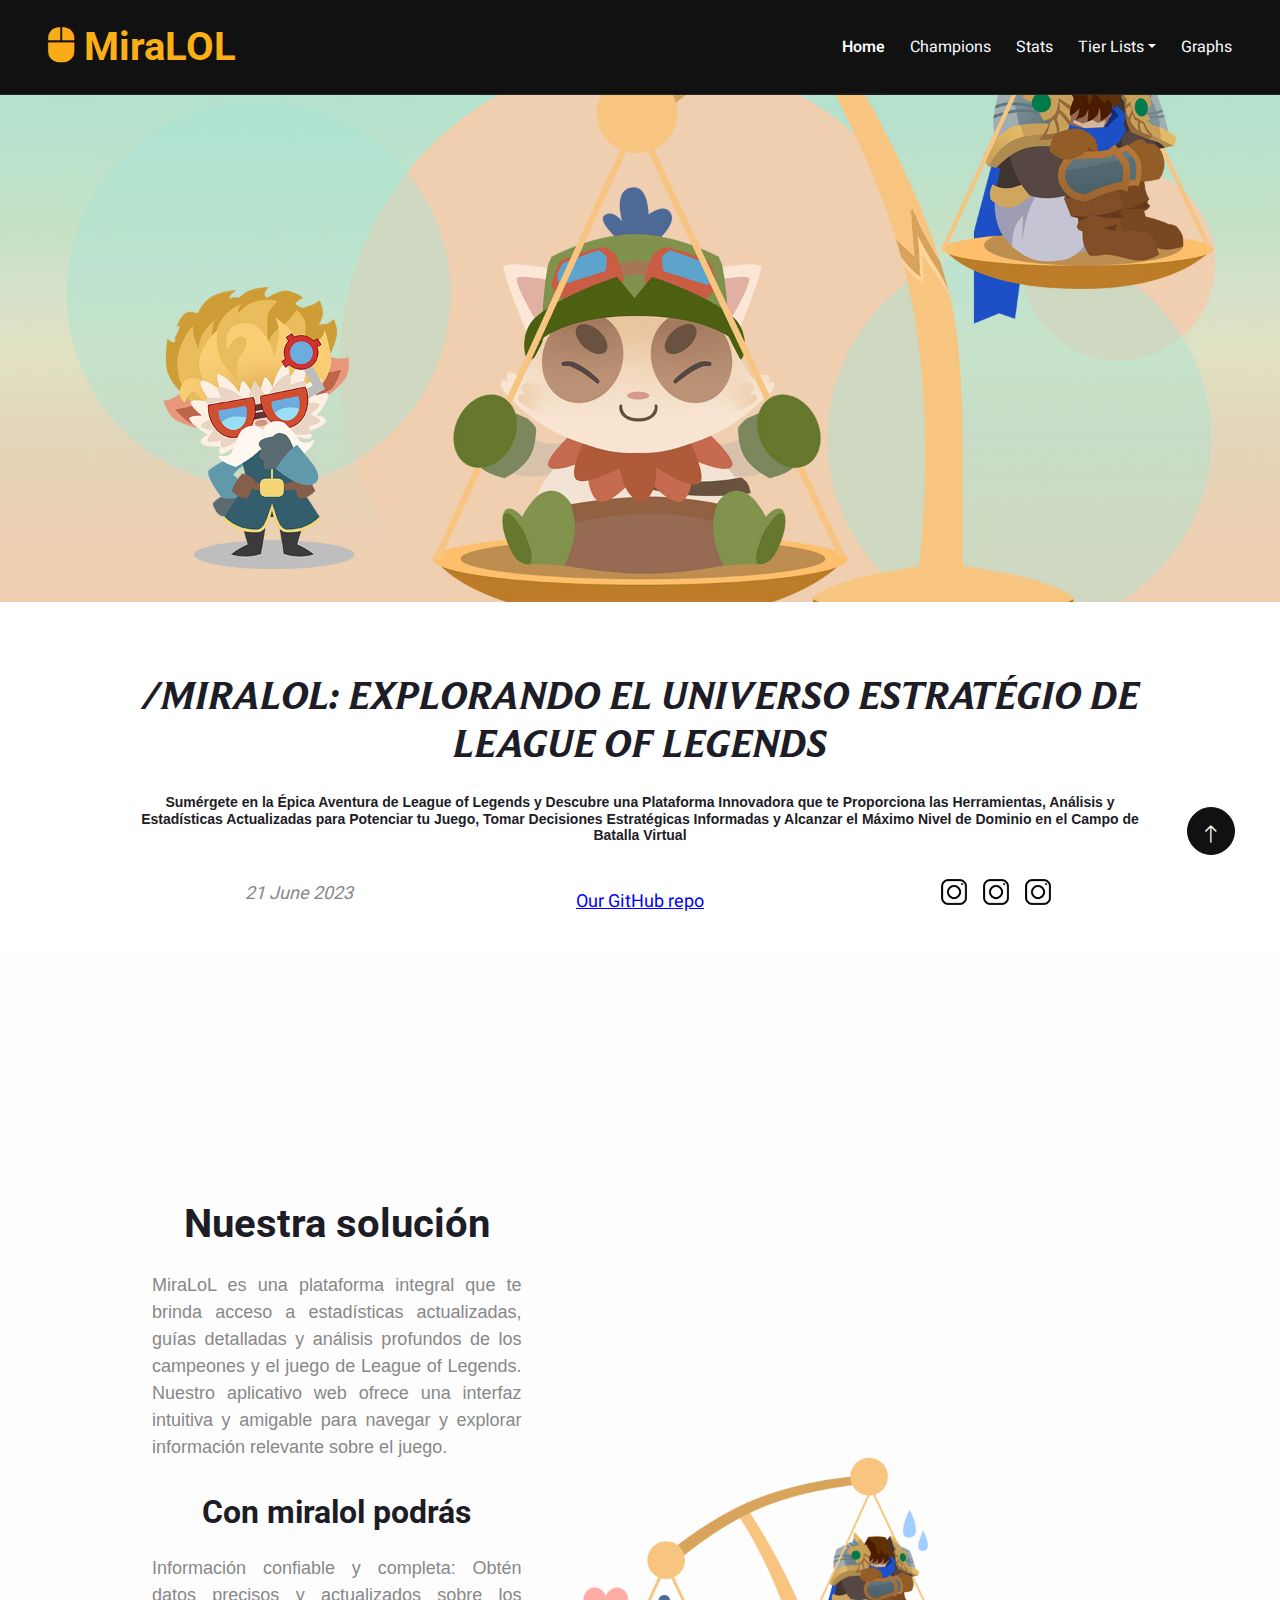
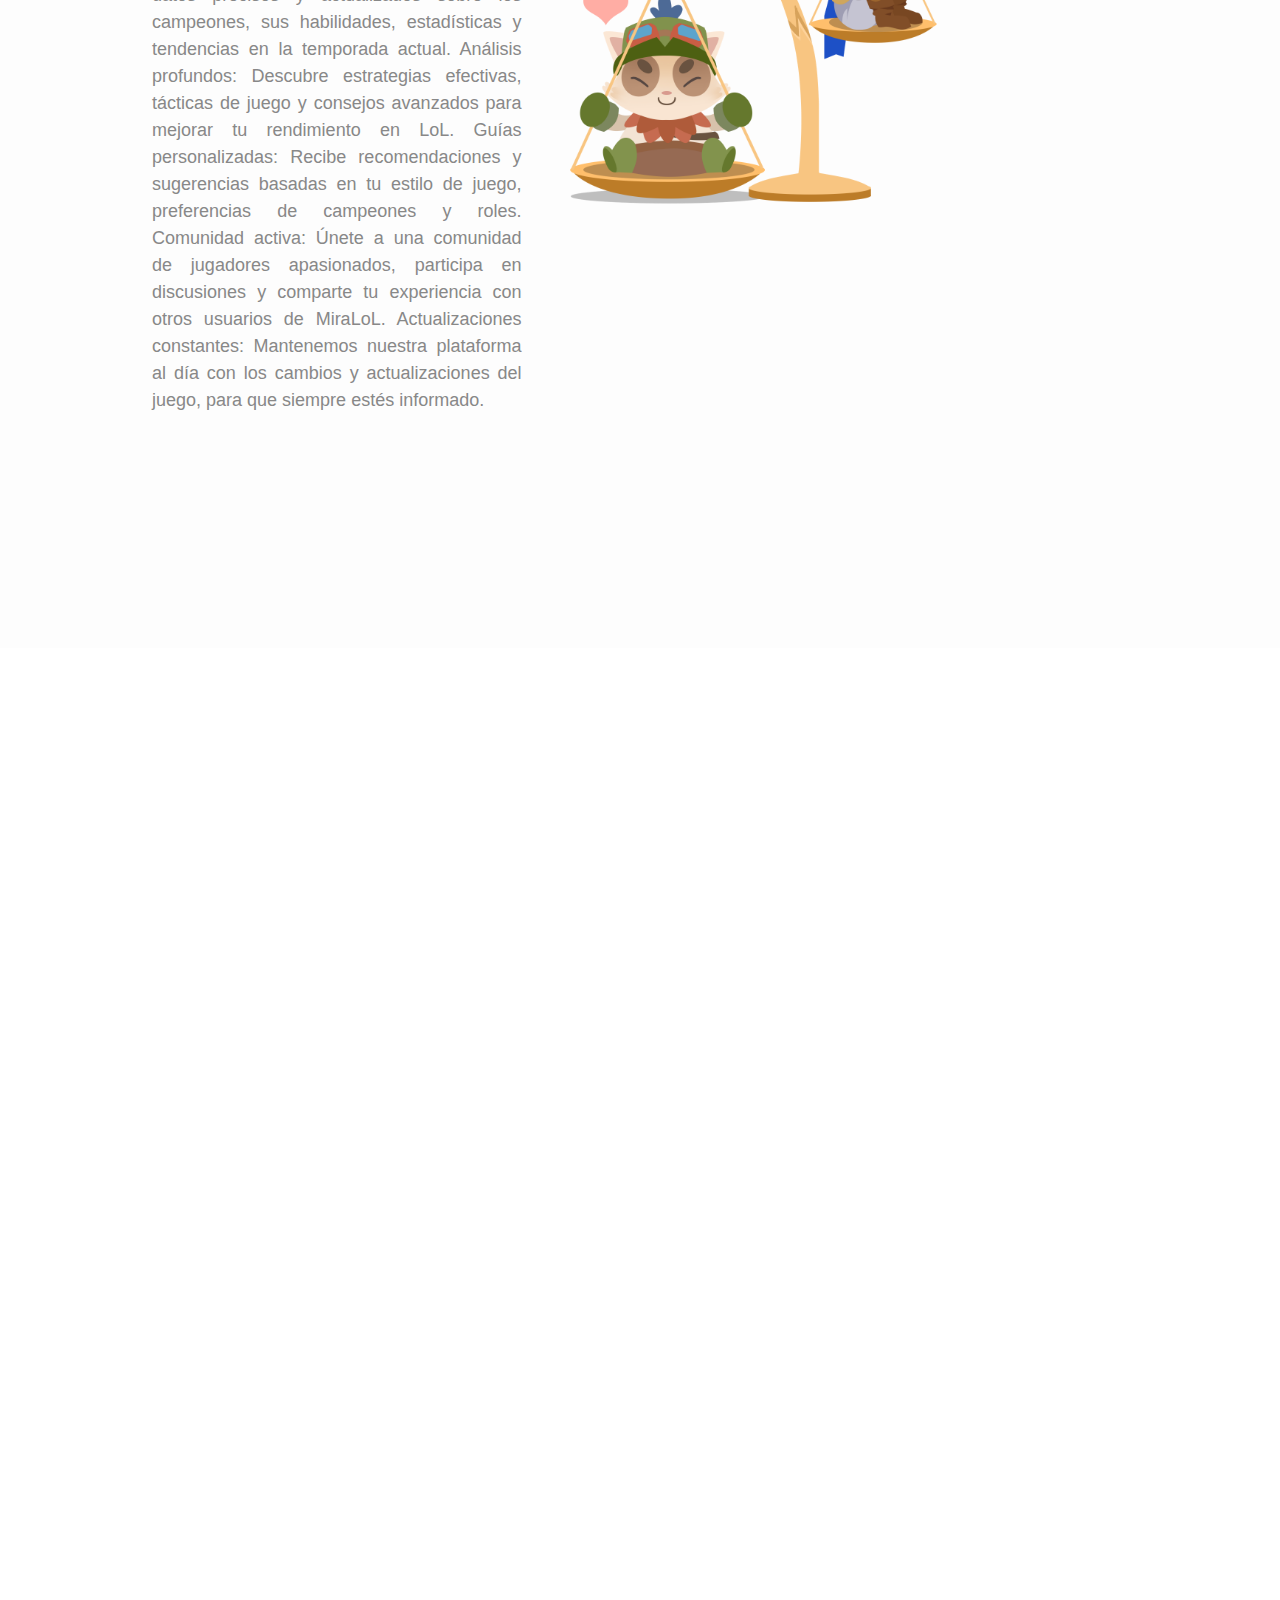
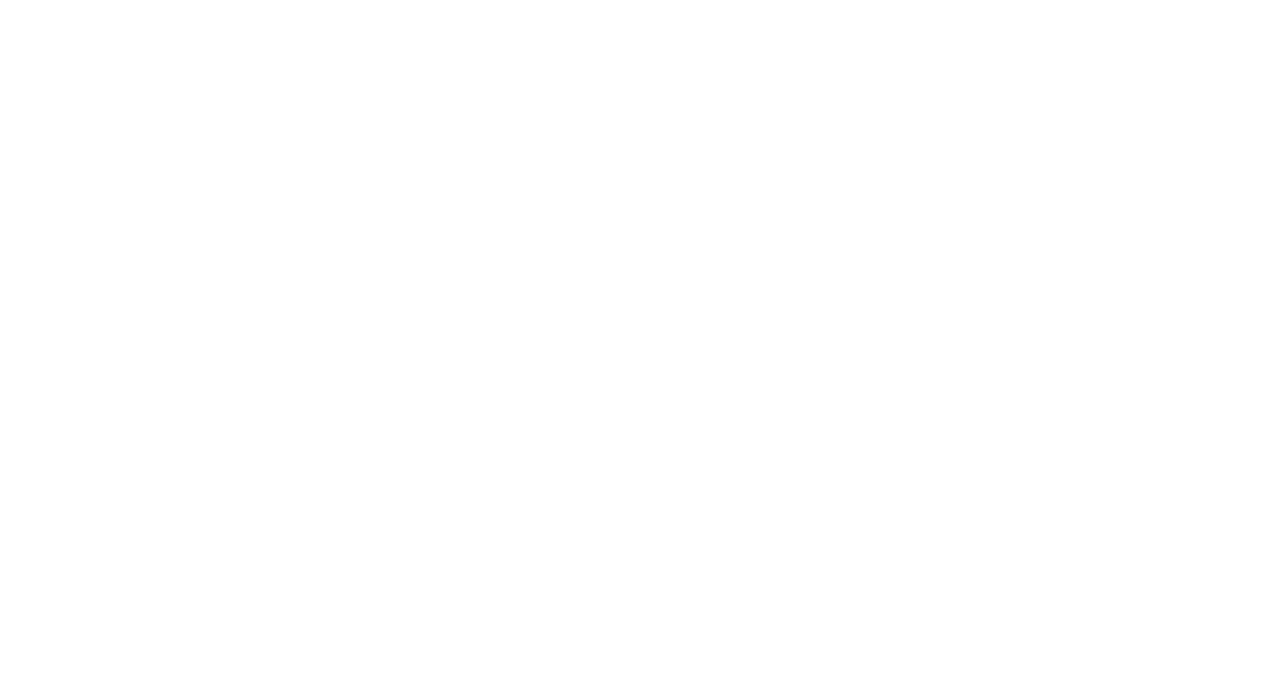
==== commit 8a595ba6: "asdf" ====
--- a/index.html
+++ b/index.html
@@ -83,6 +83,29 @@
                 </div>
             </div>
 
+            <div class="container-title">
+                <div class="row">
+                  <h1 class="title-title">/MIRALOL: EXPLORANDO EL UNIVERSO ESTRATÉGIO DE LEAGUE OF LEGENDS</h1>
+                </div>
+                <div class="row">
+                  <h2 class="subtitle-title">Sumérgete en la Épica Aventura de League of Legends y Descubre una Plataforma Innovadora que te Proporciona las Herramientas, Análisis y Estadísticas Actualizadas para Potenciar tu Juego, Tomar Decisiones Estratégicas Informadas y Alcanzar el Máximo Nivel de Dominio en el Campo de Batalla Virtual</h2>
+                </div>
+                <div class="row">
+                  <div class="col">
+                    <p class="date">21 June 2023</p>
+                  </div>
+                  <div class="col">
+                    <a href="https://github.com/paralen02/miralol" class="link">Our GitHub repo</a>
+                  </div>
+                  <div class="col">
+                    <ul class="social-media">
+                      <li><a href="https://www.instagram.com/conradofmf/"><img src="img/ig_icon.png" alt="Conrado"></a></li>
+                      <li><a href="https://www.instagram.com/_alonso02/"><img src="img/ig_icon.png" alt="Enrique"></a></li>
+                      <li><a href="https://www.instagram.com/joaquinrivram/"><img src="img/ig_icon.png" alt="Joaquin"></a></li>
+                    </ul>
+                  </div>
+                </div>
+              </div>
           
             
             <div class="container-xxl py-5 bg-black hero-header-2 mb-5">
--- a/css/style.css
+++ b/css/style.css
@@ -277,7 +277,7 @@
 }
 
 .altura-fija {
-    height: 300px;
+    height: 150px;
 }
 /*** Hero Header ***/
 .hero-cool-header {
@@ -625,4 +625,70 @@
     margin-right: 0;
     padding-right: 0;
     border-right: none;
+}
+
+@font-face {
+    font-family: BeaufortForLOL;
+    src: url("../fonts/BeaufortforLOL-BoldItalic.ttf");
+}
+
+.container-title {
+display: flex;
+flex-direction: column;
+align-items: center;
+justify-content: center;
+height: 300px;
+margin-bottom: 0px;
+}
+
+.row {
+display: flex;
+width: 80%;
+margin: 10px;
+}
+
+.col {
+display: flex;
+flex: 1;
+align-items: center;
+justify-content: center;
+}
+
+.title-title {
+font-family: BeaufortForLOL;
+font-size: 40px;
+font-weight: bold;
+text-align: center;
+}
+
+.subtitle-title {
+font-size: 14px;
+font-weight: normal;
+text-align: center;
+font-family: Arial, Helvetica, sans-serif;
+}
+
+.date {
+font-size: 18px;
+font-style: italic;
+}
+
+.link {
+font-size: 18px;
+color: blue;
+text-decoration: underline;
+}
+
+.social-media {
+display: flex;
+list-style: none;
+}
+
+.social-media li {
+margin: 5px;
+}
+
+.social-media img {
+width: 32px;
+height: 32px;
 }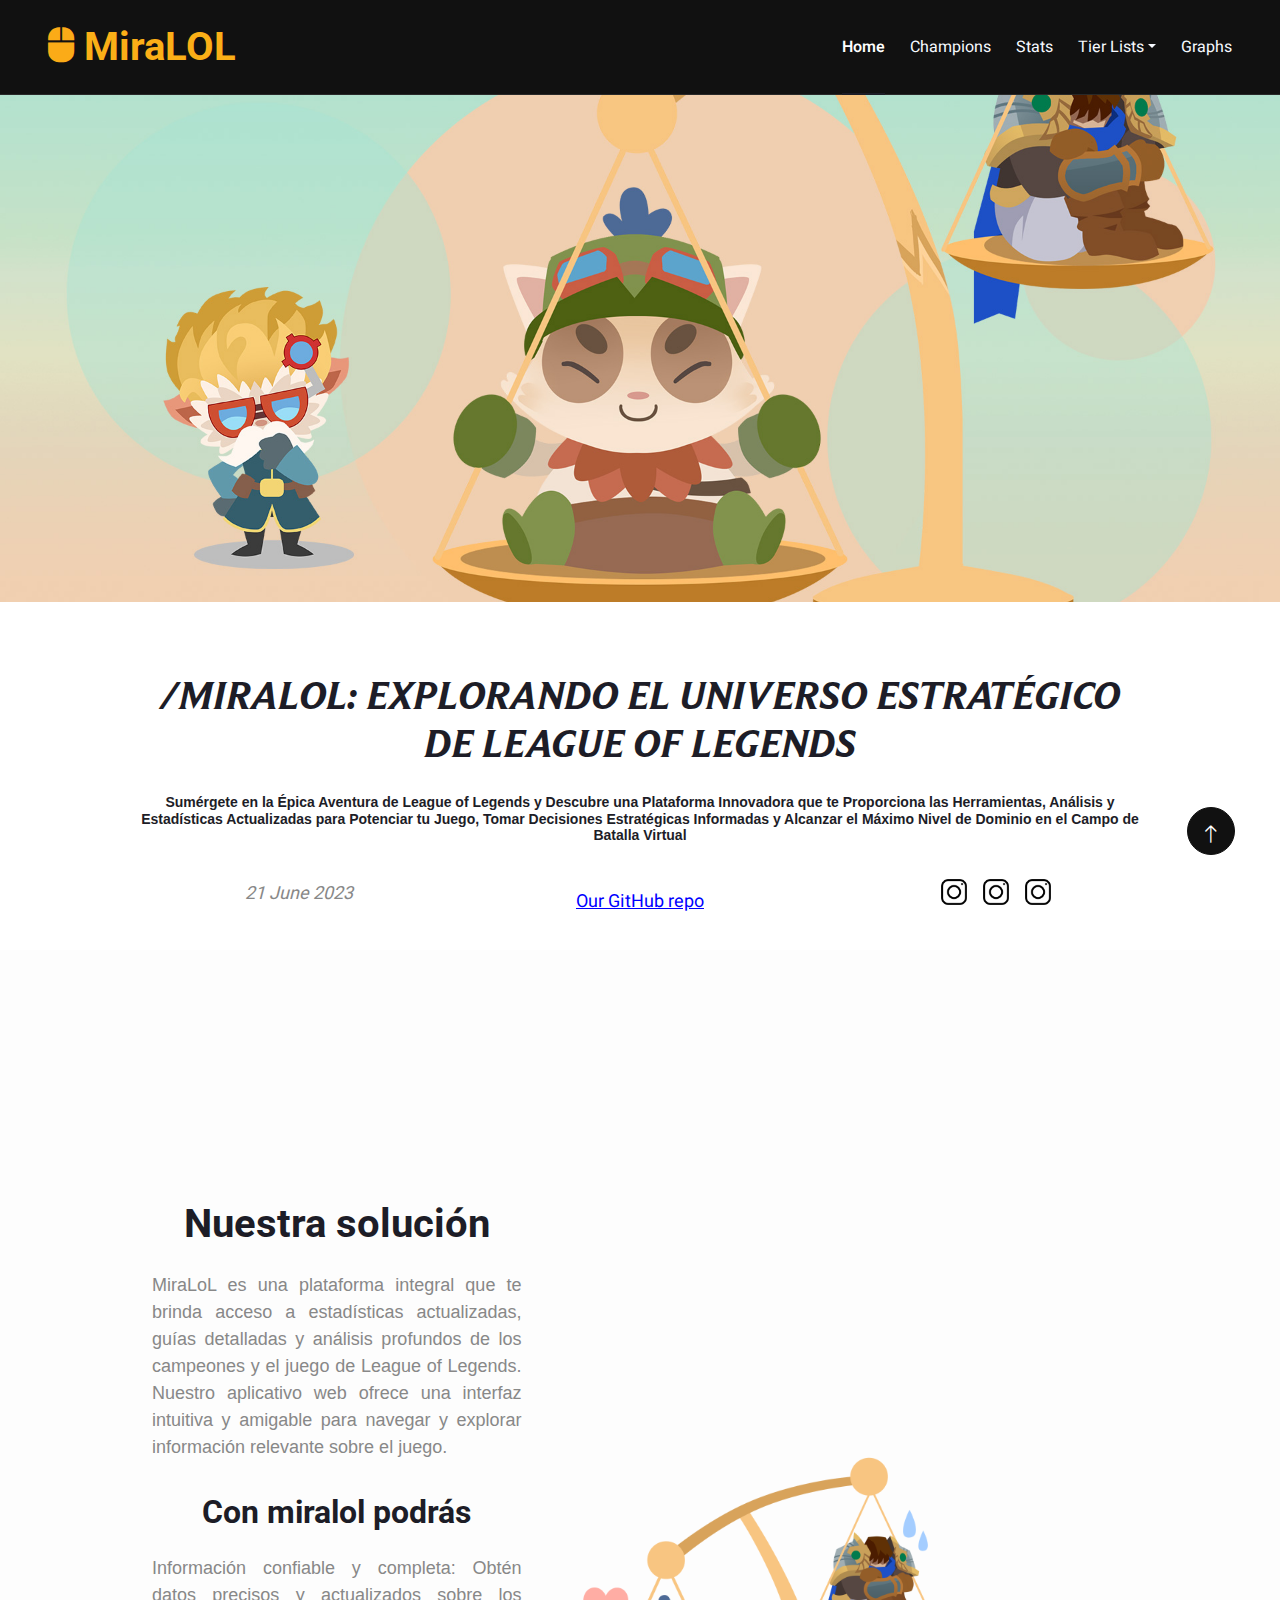
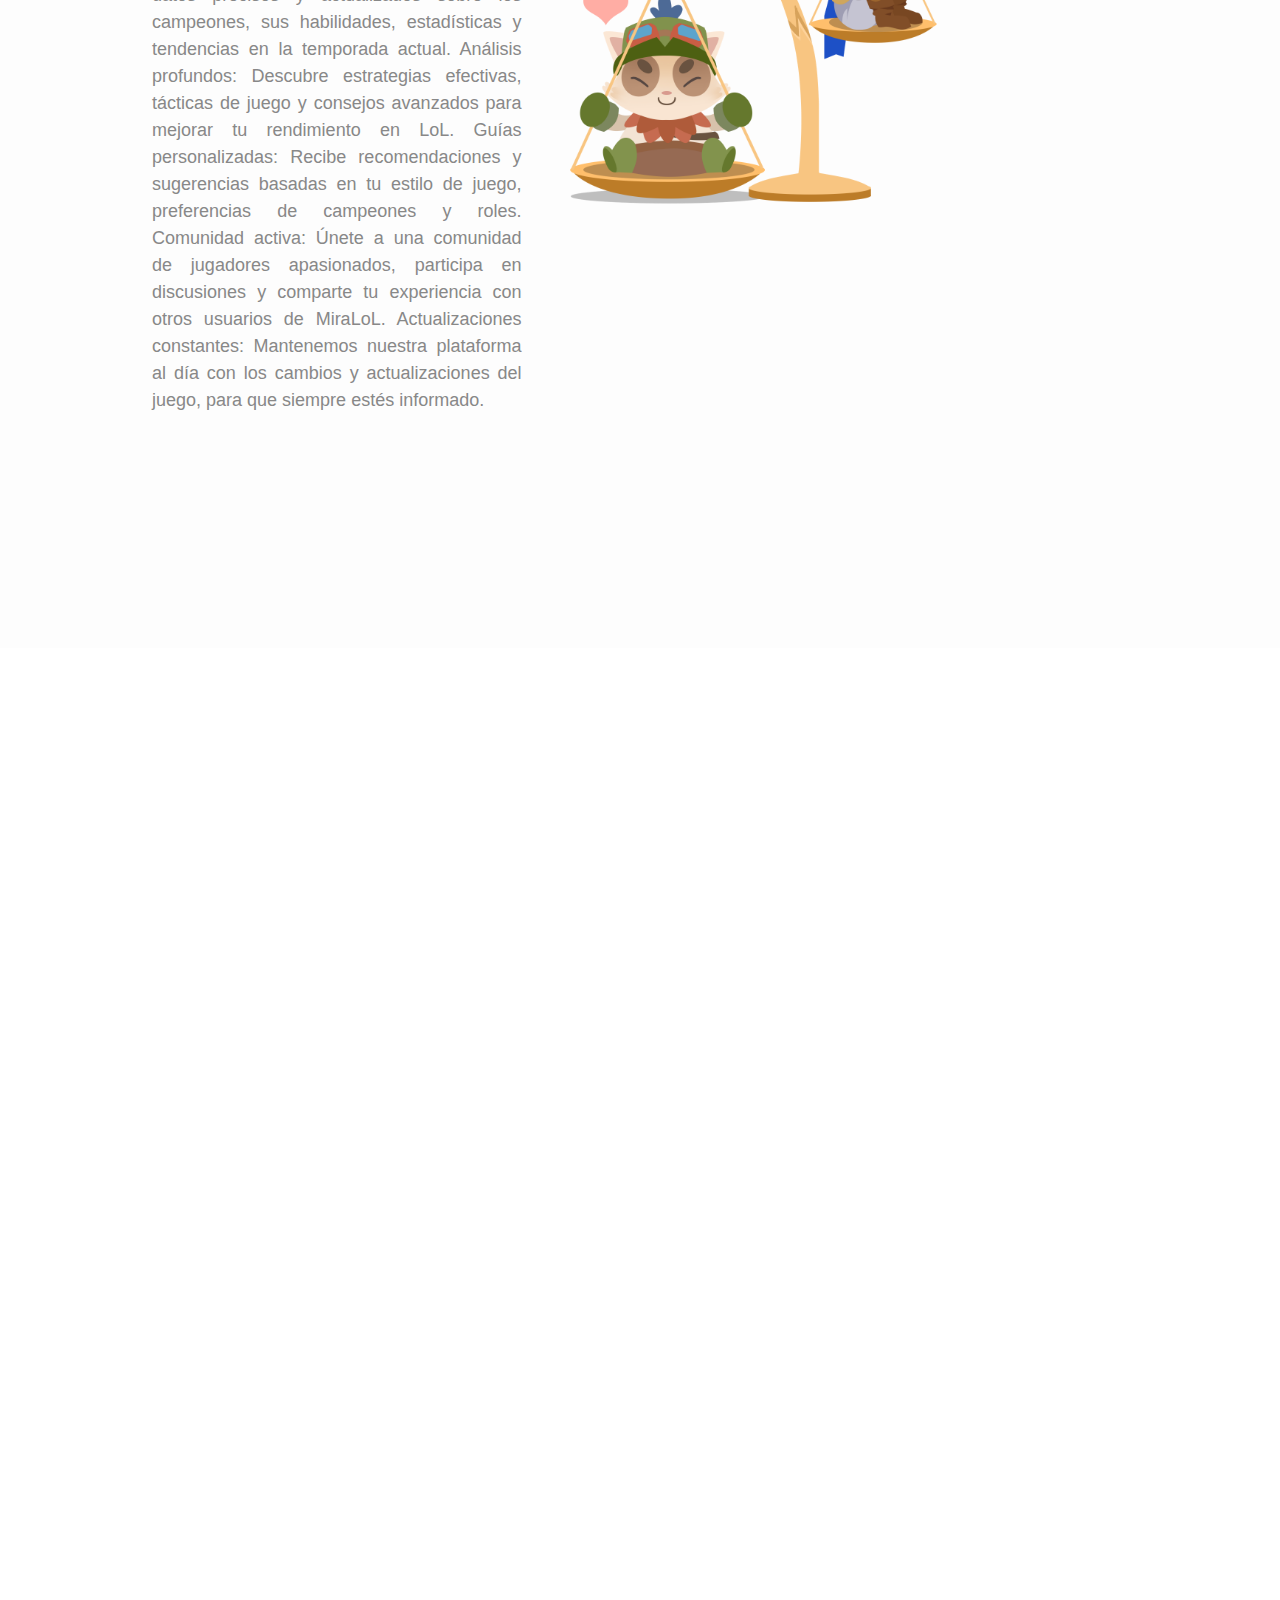
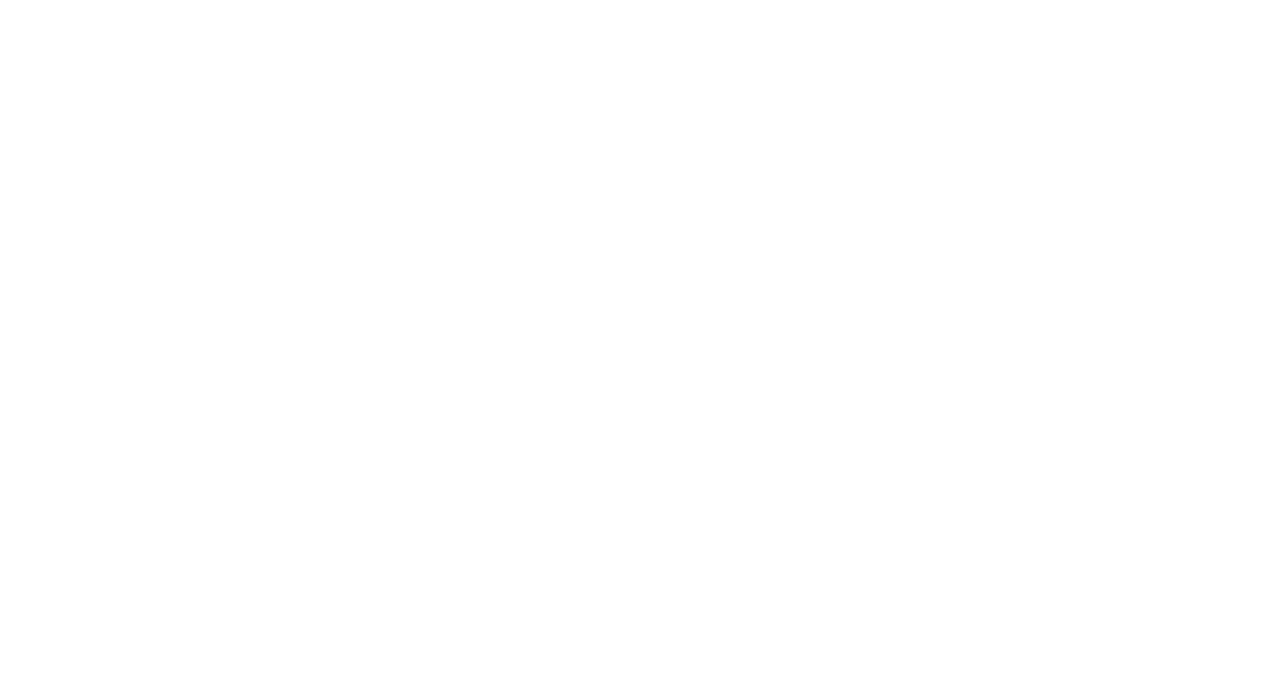
==== commit feb46a52: "estrategio" ====
--- a/index.html
+++ b/index.html
@@ -30,6 +30,74 @@
 
     <!-- Template Stylesheet -->
     <link href="css/style.css" rel="stylesheet">
+
+    <style>
+        @font-face {
+    font-family: BeaufortForLOL;
+    src: url("../fonts/BeaufortforLOL-BoldItalic.ttf");
+}
+
+.container-title {
+display: flex;
+flex-direction: column;
+align-items: center;
+justify-content: center;
+height: 300px;
+margin-bottom: 0px;
+}
+
+.row {
+display: flex;
+width: 80%;
+margin: 10px;
+}
+
+.col {
+display: flex;
+flex: 1;
+align-items: center;
+justify-content: center;
+}
+
+.title-title {
+font-family: BeaufortForLOL;
+font-size: 40px;
+font-weight: bold;
+text-align: center;
+}
+
+.subtitle-title {
+font-size: 14px;
+font-weight: normal;
+text-align: center;
+font-family: Arial, Helvetica, sans-serif;
+}
+
+.date {
+font-size: 18px;
+font-style: italic;
+}
+
+.link {
+font-size: 18px;
+color: blue;
+text-decoration: underline;
+}
+
+.social-media {
+display: flex;
+list-style: none;
+}
+
+.social-media li {
+margin: 5px;
+}
+
+.social-media img {
+width: 32px;
+height: 32px;
+}
+    </style>
 
 </head>
 
@@ -85,7 +153,7 @@
 
             <div class="container-title">
                 <div class="row">
-                  <h1 class="title-title">/MIRALOL: EXPLORANDO EL UNIVERSO ESTRATÉGIO DE LEAGUE OF LEGENDS</h1>
+                  <h1 class="title-title">/MIRALOL: EXPLORANDO EL UNIVERSO ESTRATÉGICO DE LEAGUE OF LEGENDS</h1>
                 </div>
                 <div class="row">
                   <h2 class="subtitle-title">Sumérgete en la Épica Aventura de League of Legends y Descubre una Plataforma Innovadora que te Proporciona las Herramientas, Análisis y Estadísticas Actualizadas para Potenciar tu Juego, Tomar Decisiones Estratégicas Informadas y Alcanzar el Máximo Nivel de Dominio en el Campo de Batalla Virtual</h2>
--- a/css/style.css
+++ b/css/style.css
@@ -287,11 +287,27 @@
     background-position: center;
 }
 
-.hero-header {
+.hero-header-1 {
     background: url(../img/white.png);
     background-repeat: no-repeat;
     background-size: cover;
     background-position: center;
+}
+
+.hero-header {
+    background:
+        url(../img/bg-dot.png),
+        url(../img/bg-dot.png),
+        url(../img/bg-round.png),
+        url(../img/bg-tree.png);
+        /* url(../img/bg-bottom-hero.png); */
+    background-position:
+        10px 10px,
+        bottom 190px right 10px,
+        left 55% top -1px,
+        left 45% bottom -1px,
+        center bottom -1px;
+    background-repeat: no-repeat;
 }
 
 .hero-header-2 {
@@ -627,68 +643,3 @@
     border-right: none;
 }
 
-@font-face {
-    font-family: BeaufortForLOL;
-    src: url("../fonts/BeaufortforLOL-BoldItalic.ttf");
-}
-
-.container-title {
-display: flex;
-flex-direction: column;
-align-items: center;
-justify-content: center;
-height: 300px;
-margin-bottom: 0px;
-}
-
-.row {
-display: flex;
-width: 80%;
-margin: 10px;
-}
-
-.col {
-display: flex;
-flex: 1;
-align-items: center;
-justify-content: center;
-}
-
-.title-title {
-font-family: BeaufortForLOL;
-font-size: 40px;
-font-weight: bold;
-text-align: center;
-}
-
-.subtitle-title {
-font-size: 14px;
-font-weight: normal;
-text-align: center;
-font-family: Arial, Helvetica, sans-serif;
-}
-
-.date {
-font-size: 18px;
-font-style: italic;
-}
-
-.link {
-font-size: 18px;
-color: blue;
-text-decoration: underline;
-}
-
-.social-media {
-display: flex;
-list-style: none;
-}
-
-.social-media li {
-margin: 5px;
-}
-
-.social-media img {
-width: 32px;
-height: 32px;
-}